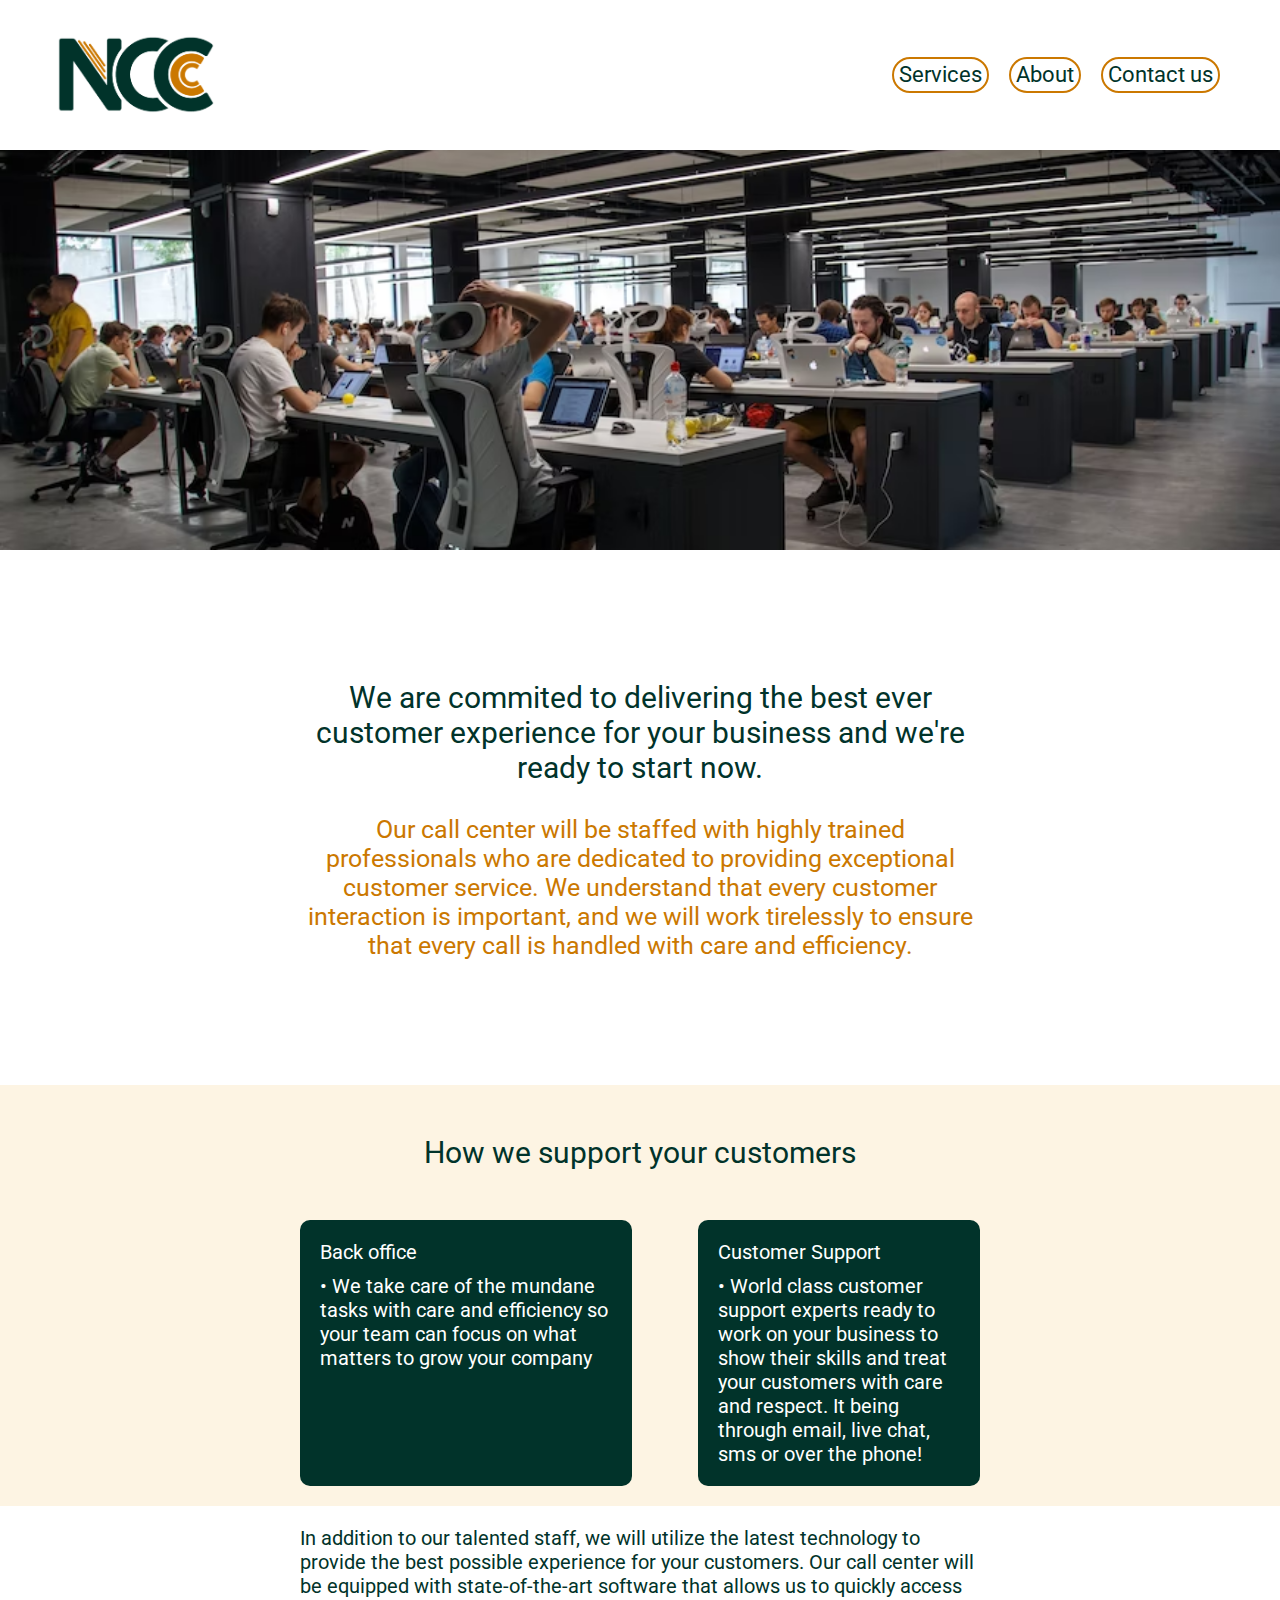
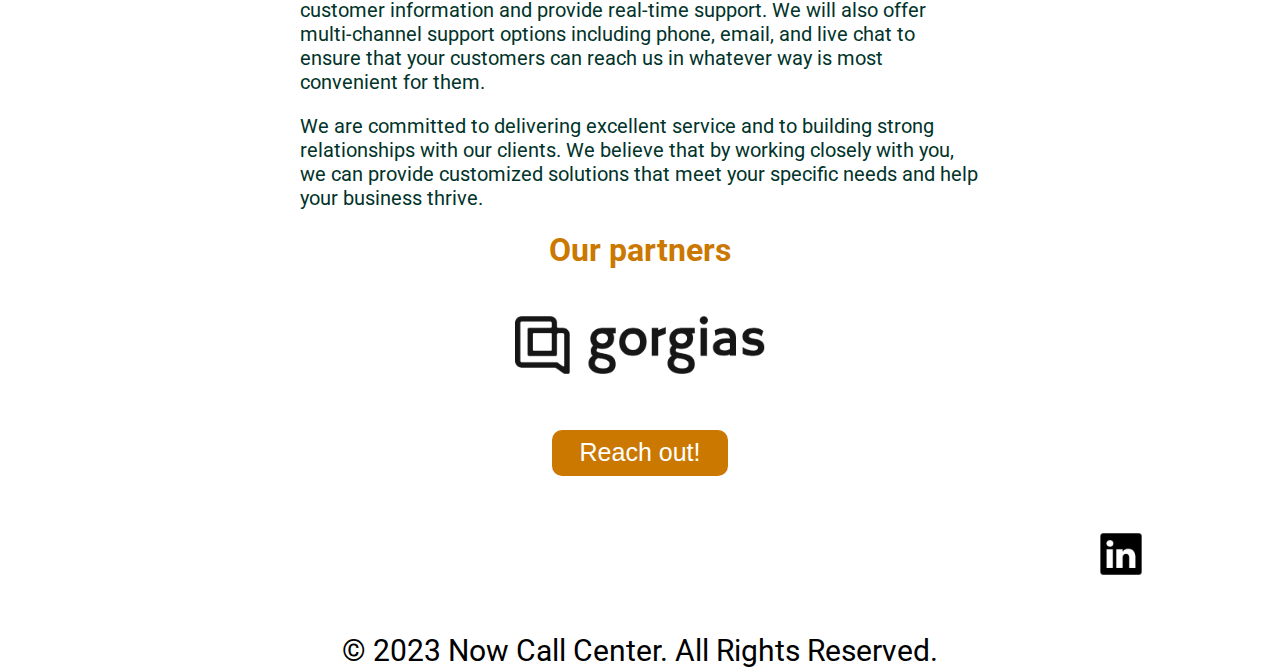
==== index.html @ 8c292386 "Update index.html" ====
<!DOCTYPE html>
<html lang="en">
<head>

  <meta charset="UTF-8">

  <meta http-equiv="X-UA-Compatible" content="IE=edge">

  <meta name="viewport" content="width=device-width, initial-scale=1.0">

  <title>Now Call Center</title>
  <link rel="icon" href="logos/transplogo2.png" type="image/icon type">
  <link rel="preconnect" href="https://fonts.googleapis.com">
  <link rel="preconnect" href="https://fonts.gstatic.com" crossorigin>
  <link href="https://fonts.googleapis.com/css2?family=Roboto:wght@400;500;700&display=swap" rel="stylesheet">

  <link rel="stylesheet" href="project.css">

</head>
<body>
  
  <header class="header"> 
    <div class="company-name">
      <a href="nowcallcenter.com">
        <img class="logo" src="logos/transplogo2.png">
      </a>
    </div> 

    <div class="navigation">

      <input type="checkbox" class="toggle-menu">
      <div class="hamburger"></div>
  
      <div class="info-menu">
        <div> 
          <a href="https://www.nowcallcenter.com/services">Services</a>
        </div>
        <div>
          <a href="https://www.nowcallcenter.com/about">About</a>
        </div>
        <div>
          <a href="https://www.nowcallcenter.com/contactus">Contact us</a>
        </div>
      </div>

    </div>

  </header>

  <main class="main-section">

    <div class="back-image-box">
      <img class="back-image" src="img/photo-1504384308090-c894fdcc538d.avif">
    </div>

    <div class="after-img-text-box">
      <p class="after-img-text">We are commited to delivering the best ever customer experience for your business
        and we're ready to start now.
      </p>
      <p class="after-img-small-paragraph">Our call center will be staffed with highly trained professionals who are dedicated
        to providing exceptional customer service. We understand that every customer
        interaction is important, and we will work tirelessly to ensure that every call is
        handled with care and efficiency.</p>

    </div>
    <div class="services-grid-head">
      How we support your customers
    </div>
    <div class="services-grid">
      <div class="back-office-box">
        Back office
        <div class="back-office-box-text">
          &#x2022 We take care of the mundane tasks with care and efficiency so your team can focus on what matters to grow your company 
        </div>
      </div>
      <div class="customer-support-box">
        Customer Support
        <div class="customer-support-box-text">
          &#x2022 World class customer support experts ready to work on your business to show their skills and treat your customers with care and respect.
          It being through email, live chat, sms or over the phone!
        </div>
      </div>
    </div>

    <div class="pitch-section">

      <p class="pitch-paragraphs">
        In addition to our talented staff, we will utilize the latest technology to provide
        the best possible experience for your customers. Our call center will be equipped
        with state-of-the-art software that allows us to quickly access customer information
        and provide real-time support. We will also offer multi-channel support options
        including phone, email, and live chat to ensure that your customers can reach us
        in whatever way is most convenient for them.
      </p>
      
      <p class="pitch-paragraphs">
        We are committed to delivering excellent service and to building strong relationships
        with our clients. We believe that by working closely with you, we can provide
        customized solutions that meet your specific needs and help your business thrive.
      </p>
    </div>
    
     <div class="tech-partners-div">
      <div>
        <h1>
          Our partners
        </h1>
        <a href="https://partner.gorgias.com/anel00568exj">
          <img src="logos/gorgias_logo_dark.png">
        </a>
      </div>
    </div>

    <div class="reach-out-button-box">
      <button class="reach-out-button">
        <a href="https://nowcallcenter.com/contactus">Reach out!</a>
      </button>
    </div>

    <div class="linkedin-img-div">
      <a href="https://www.linkedin.com/company/nowcallcenter/">
        <button class="linkedin-button">
          <img class="linkedin-img" src="img/1239440.avif">
        </button>
      </a>
    </div>

  </main>

  <footer class="bottom-rights-text">
    © 2023 Now Call Center. All Rights Reserved. 
  </footer>


</body>
</html>
---- project.css ----
html, body {
  overflow-x:hidden 
} 


body{
  /* This style will be inherited */
  font-family: 'Roboto', sans-serif;
  width: 100%;
  height: 100%;
  margin: 0px;
  padding: 0px;
  box-sizing: border-box;
}

a:link    { text-decoration: none; color:unset; }
a:visited { text-decoration: none; color: unset;}
a:hover   { text-decoration: none; color: unset;}
a:active  { text-decoration: none; color: unset;}



.header {
  position: relative;
  display: flex;
  justify-content: space-between;
  align-items: center;
  background-color: white;
  color: #01332a;
  padding-right: 50px;
  transition: 0.2s;
}

.company-name {
  padding: 25px;
  animation-name: animation-company-name;
  animation-duration: 2s;
  position: relative;
  width: 200px;
  height: 100px;
}

.logo {
  width: 100%;
  height: 100%;
  object-fit: cover;
  overflow: hidden;
}

@keyframes animation-company-name {
  0%   {left:-1000px; top:0px;}
  100%  {left:0px; top:0px;}
}

.navigation {
  display: flex;
  justify-content: space-between;
  align-items: center;
}

.info-menu {
  font-size: 22px;
  display: flex;
  flex-direction: row;
  justify-content: center;
  align-items: center;
  z-index: 1;
  transition: 0.3s;
  animation-name: animation-info-menu;
  animation-duration: 2s;
  position: relative;
}

@keyframes animation-info-menu {
  0%   {top:-100px;}
  100%  {top:0px;}
}

.info-menu div {
  list-style-type: none;
  padding: 10px;
}

.info-menu div a {
  display: block;
  padding: 40px 25px;
  line-height: 1;
  transition: 0.2s;
  border: 2px solid #cb7800;
  border-radius: 40px;
  padding: 5px;
}

.info-menu div a:hover {
  box-shadow: 0 -5px 0px lightgray inset, 500px 0 0 rgba(255, 255, 255, 0.03) inset;
  padding: 35px 25px 45px 25px;
}

.hamburger {
  position: relative;
  width: 30px;
  height: 4px;
  background: #cb7800;
  border-radius: 10px;
  cursor:pointer;
  z-index: 2;
  transition: 0.25s;
}

.hamburger:before,
.hamburger:after {
  content: "";
  position: absolute;
  height: 4px;
  right: 0;
  background: #cb7800;
  border-radius: 10px;
  transition: 0.25s;
}

.hamburger:before {
  top: -10px;
  width: 20px;
}

.hamburger:after {
  top: 10px;
  width: 25px;
}

.toggle-menu {
  position: absolute;
  width: 30px;
  height: 100%;
  z-index: 3;
  cursor: pointer;
  opacity: 0;
}

.hamburger,
.toggle-menu {
  display: none;
}

.navigation input:checked ~ .hamburger {
  background: transparent;
}

.navigation input:checked ~ .hamburger:before {
  top: 0;
  transform: rotate(-45deg);
  width: 30px;
}

.navigation input:checked ~ .hamburger:after {
  top: 0;
  transform: rotate(45deg);
  width: 30px;
}

.navigation input:checked ~ .info-menu {
  right: 0;
  box-shadow: -20px 0 40px rgba(0,0,0,0.3);
}

@media screen and (max-width:820px) {
  .hamburger,
  .toggle-menu {
    display: block;
  }

  .header {
    padding: 10px 20px;
  }

  .info-menu {
    justify-content: start;
    flex-direction: column;
    align-items: center;
    position: fixed;
    top: 0;
    right: -300px;
    background: white;
    width: 300px;
    height: 100%;
    padding-top: 65px;
  }
  .info-menu div {
    width: 100%;
  }
  
  .info-menu div a,
  .info-menu div a:hover {
    padding: 30px;
    font-size: 24px;
    box-shadow: 0 1px 0 rgba(255,255,255, 0.3) inset;
  }

}


.main-section {
  margin-top: 0;
}

.back-image-box {
  height: 400px;
}

.back-image {
  display: block;
  object-fit: cover;
  margin-left: auto;
  margin-right: auto;
  height: 100%;
  width: 100%;
}

.after-img-text-box {
  padding: 100px;
  display: block;
  text-align: center;
  animation-name: animation-after-img-text-box;
  animation-duration: 4s;
  animation-timing-function: ease;
  position: relative;
}

@keyframes animation-after-img-text-box {
  0%   {  background-color: #01332a;}
  100% {}
}

.after-img-text {
  font-size: 30px;
  margin-right: 200px;
  margin-left: 200px;
  animation-name: animation-after-img-text;
  animation-duration: 4s;
  animation-timing-function: ease;
  color: #01332a;
}

@keyframes animation-after-img-text {
  0%   {color: rgb(243, 243, 243);}
  100% {color: #01332a;}
}

.after-img-small-paragraph {
  font-size: 25px;
  margin-left: 200px;
  margin-right: 200px;
  animation-name: animation-after-img-small-paragraph;
  animation-duration: 4s;
  animation-timing-function:cubic-bezier(0.445, 0.05, 0.55, 0.95);
  color: #cb7800;
}

@keyframes animation-after-img-small-paragraph {
  0%   {color: rgb(243, 243, 243);}
  100% {color: #cb7800;}
}


.services-grid {
  background-color: rgb(253, 244, 227);
  display: grid;
  grid-template-columns: 1fr 1fr;
  column-gap: 16px;
  row-gap: 40px;
  justify-items: center;
}

.services-grid-head {
  padding: 50px;
  font-size: 30px;
  display: block;
  text-align: center;
  color: #01332a;
  background-color: rgb(253, 244, 227);
}

.back-office-box {
  background-color:  #01332a;
  padding: 20px;
  margin-left: 300px;
  margin-bottom: 20px;
  color: white;
  font-size: 20px;
  border-radius: 10px;
}


.back-office-box-text {
  margin-top: 10px;
  color: white;
}

.customer-support-box {
  padding: 20px;
  margin-left: 50px;
  margin-bottom: 20px;
  margin-right: 300px;
  background-color: #01332a;
  color: white;
  font-size: 20px;
  border-radius: 10px;
}

.customer-support-box-text {
  margin-top: 10px;
  color: white;
}

.contact-us-div {
  height: 400px;
  margin-top: 10px;
}

.pitch-paragraphs {
  color:  #01332a;
  font-size: 20px;
  margin-left: 300px;
  margin-right: 300px;
}

.tech-partners-div {
  text-align: center;
}

.tech-partners-div h1 {
  color: #cb7800;
}

.tech-partners-div img {
  width: 250px;
  padding-top: 25px;
}

.reach-out-button-box {
  display: flex;
  justify-content: center;
  align-items: center;
  padding: 50px;
}

.reach-out-button {
  background-color: #cb7800;
  color: white;
  font-size: 25px;
  height: 50px;
  width: 180px;
  border-style: solid;
  border-color: white;
  border-radius: 12px;
  transition: 0.15s;
}

.reach-out-button:hover {
  cursor: pointer;
}

.reach-out-button:active {
  background-color: white;
  color: #01332a;
}

.bottom-rights-text {
  text-align: center;
  font-size: 30px;
  position: relative;
  bottom: 0px;
  margin-top: 50px;
}

.linkedin-img-div {
  text-align: right;
 }
 
 .linkedin-img {
   height: 50px;
 }
 
 .linkedin-button {
   background-color: transparent;
   border: none;
   margin-right: 10%;
 }
 
 .linkedin-button:hover {
   cursor: pointer;
 }

@media screen and (max-width:820px) {
  .after-img-text-box {
  padding: 5%; 
 }

  .after-img-text {width: 100%;
  margin: 0;
  font-size: 15px;
  
}
  .after-img-small-paragraph {
    width: 100%;
    margin: 0; font-size: 15px;
  }
  .services-grid {
    display: flex;
    flex-direction: column;
    justify-content: space-evenly;
  }

  .back-office-box, .customer-support-box {
    width: 80%;
    margin-right: 5%;
    margin-left: 5%;
  }



  .pitch-paragraphs {
    margin-right: 5%;
    margin-left: 5%;
  }
}
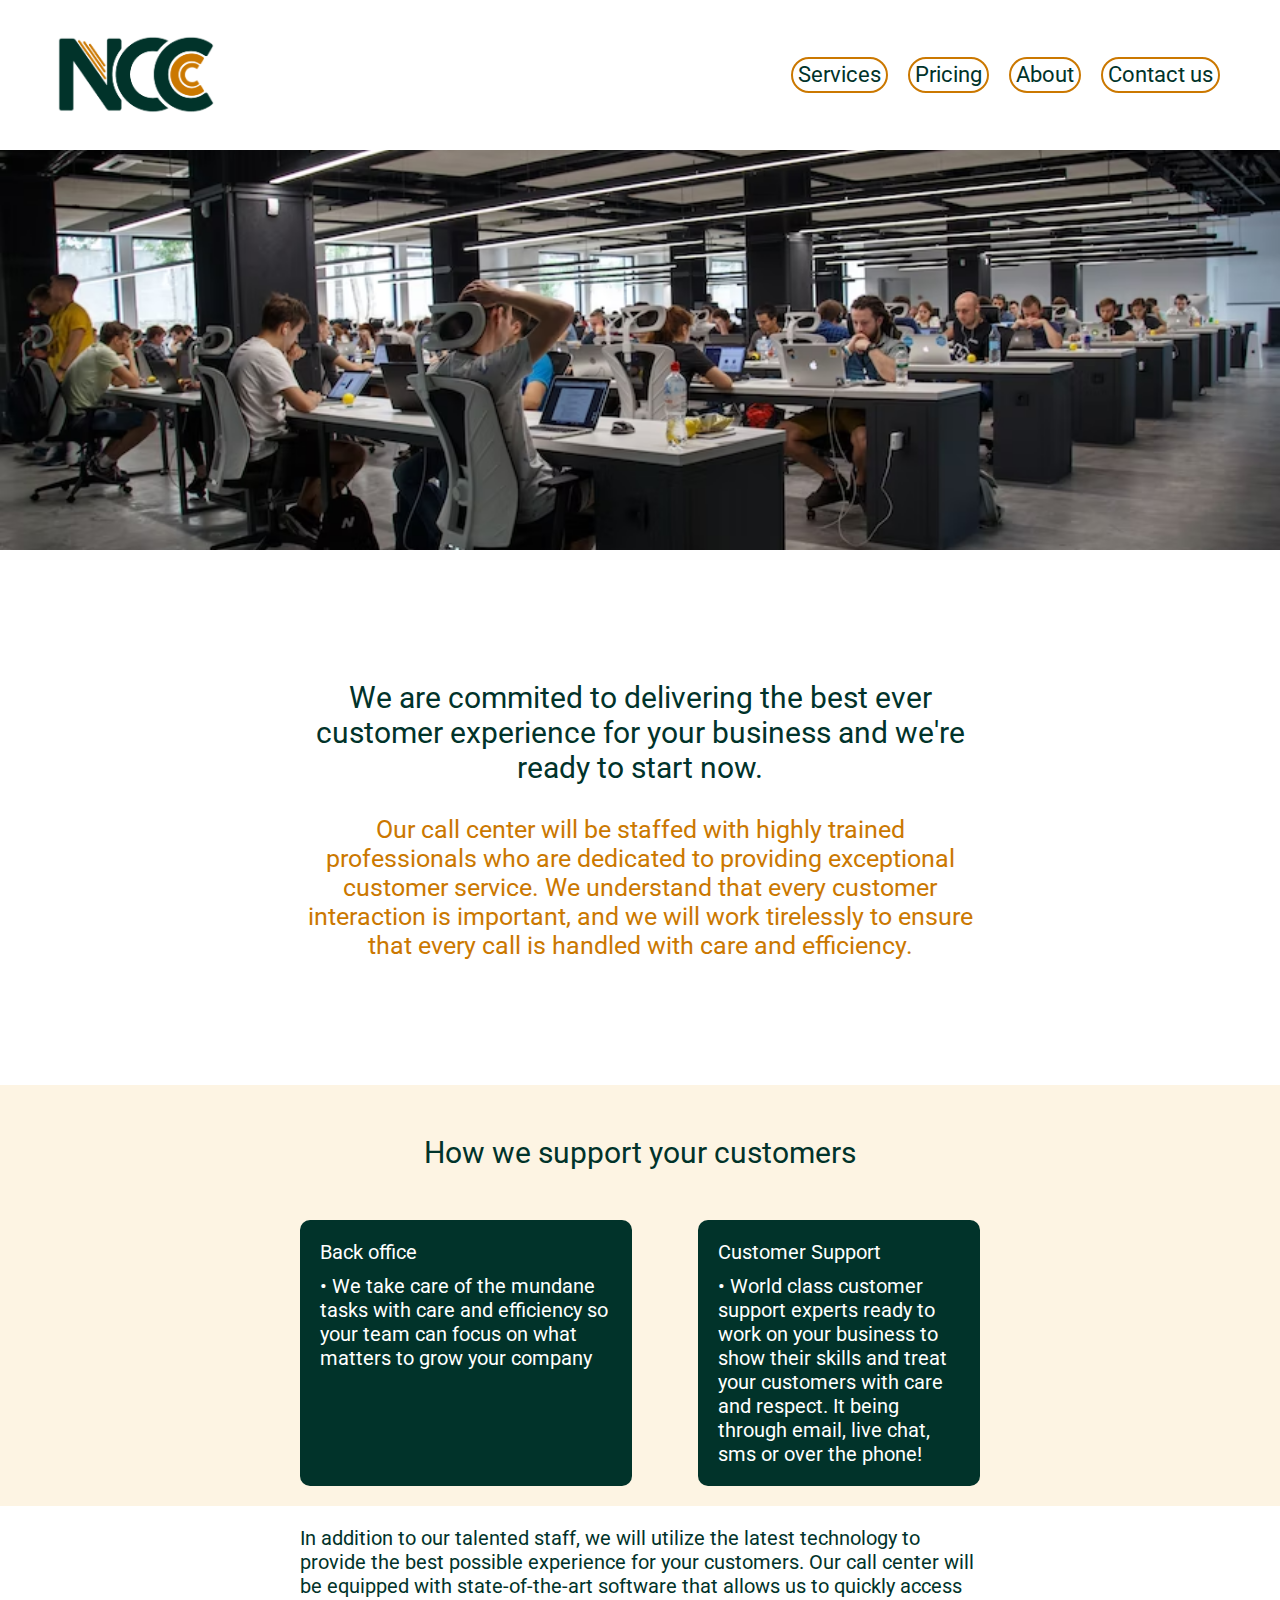
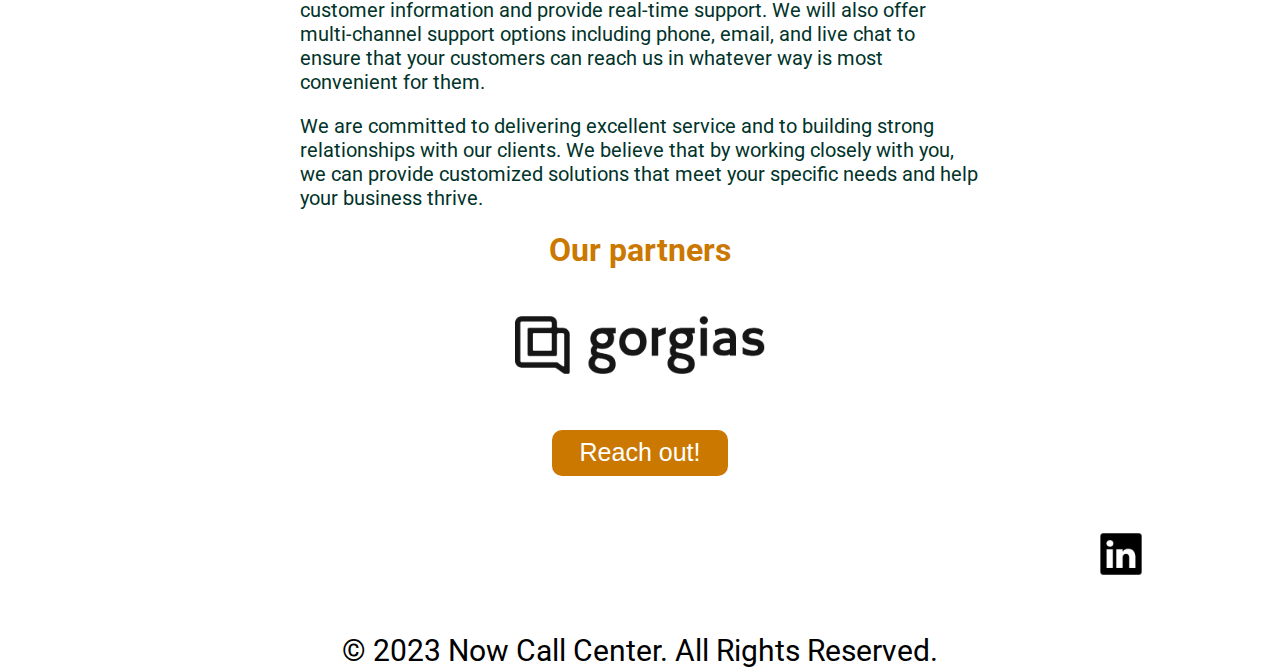
==== commit f0b8975d: "Update index.html" ====
--- a/index.html
+++ b/index.html
@@ -1,7 +1,15 @@
 <!DOCTYPE html>
 <html lang="en">
 <head>
+<!-- Google tag (gtag.js) -->
+<script async src="https://www.googletagmanager.com/gtag/js?id=G-L8B2D1MKFJ"></script>
+<script>
+  window.dataLayer = window.dataLayer || [];
+  function gtag(){dataLayer.push(arguments);}
+  gtag('js', new Date());
 
+  gtag('config', 'G-L8B2D1MKFJ');
+</script>
   <meta charset="UTF-8">
 
   <meta http-equiv="X-UA-Compatible" content="IE=edge">
@@ -17,11 +25,12 @@
   <link rel="stylesheet" href="project.css">
 
 </head>
+  
 <body>
   
   <header class="header"> 
     <div class="company-name">
-      <a href="nowcallcenter.com">
+      <a href="https://nowcallcenter.com">
         <img class="logo" src="logos/transplogo2.png">
       </a>
     </div> 
@@ -33,13 +42,16 @@
   
       <div class="info-menu">
         <div> 
-          <a href="https://www.nowcallcenter.com/services">Services</a>
+          <a href="https://nowcallcenter.com/services">Services</a>
         </div>
         <div>
-          <a href="https://www.nowcallcenter.com/about">About</a>
+          <a href="https://nowcallcenter.com/pricing">Pricing</a>
         </div>
         <div>
-          <a href="https://www.nowcallcenter.com/contactus">Contact us</a>
+          <a href="https://nowcallcenter.com/about">About</a>
+        </div>
+        <div>
+          <a href="https://nowcallcenter.com/contactus">Contact us</a>
         </div>
       </div>
 
@@ -124,6 +136,10 @@
         </button>
       </a>
     </div>
+    
+  <!-- Start of HubSpot Embed Code -->
+    <script type="text/javascript" id="hs-script-loader" async defer src="//js-na1.hs-scripts.com/24334244.js"></script>
+  <!-- End of HubSpot Embed Code -->
 
   </main>
 
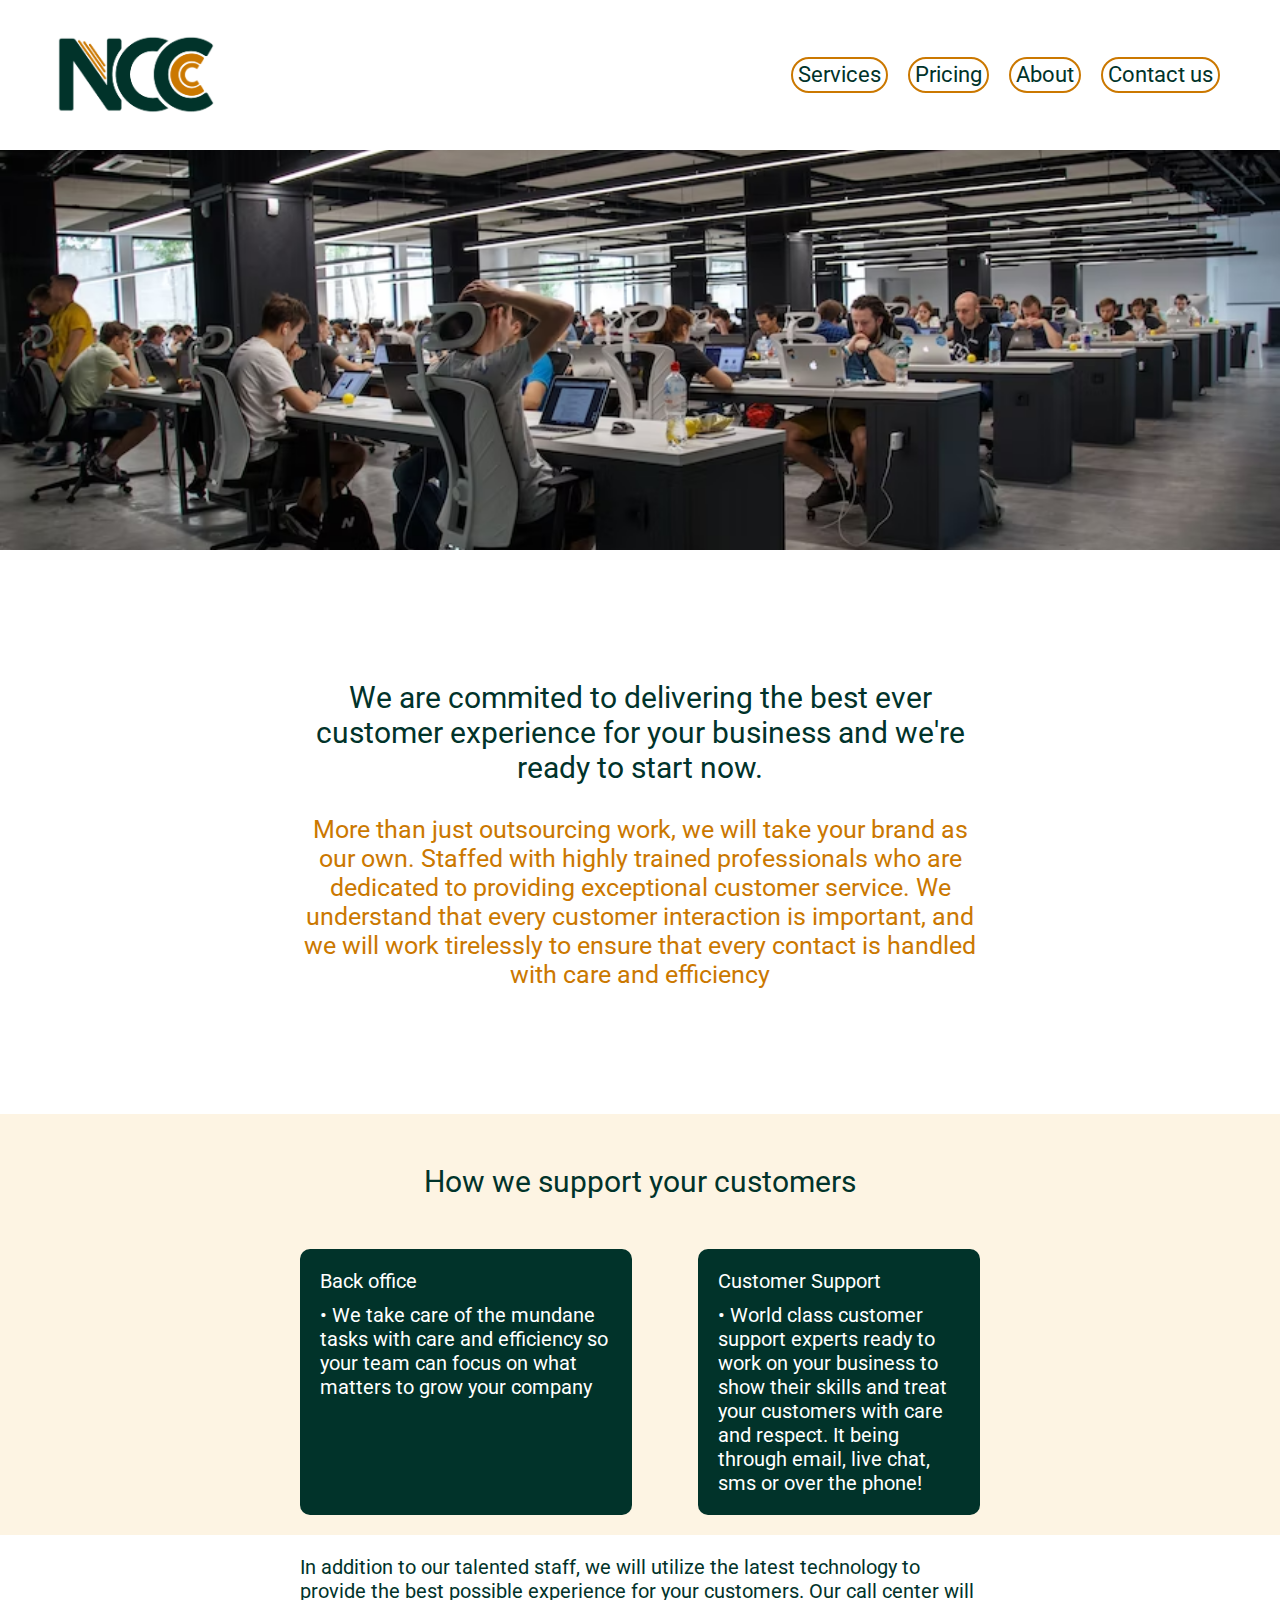
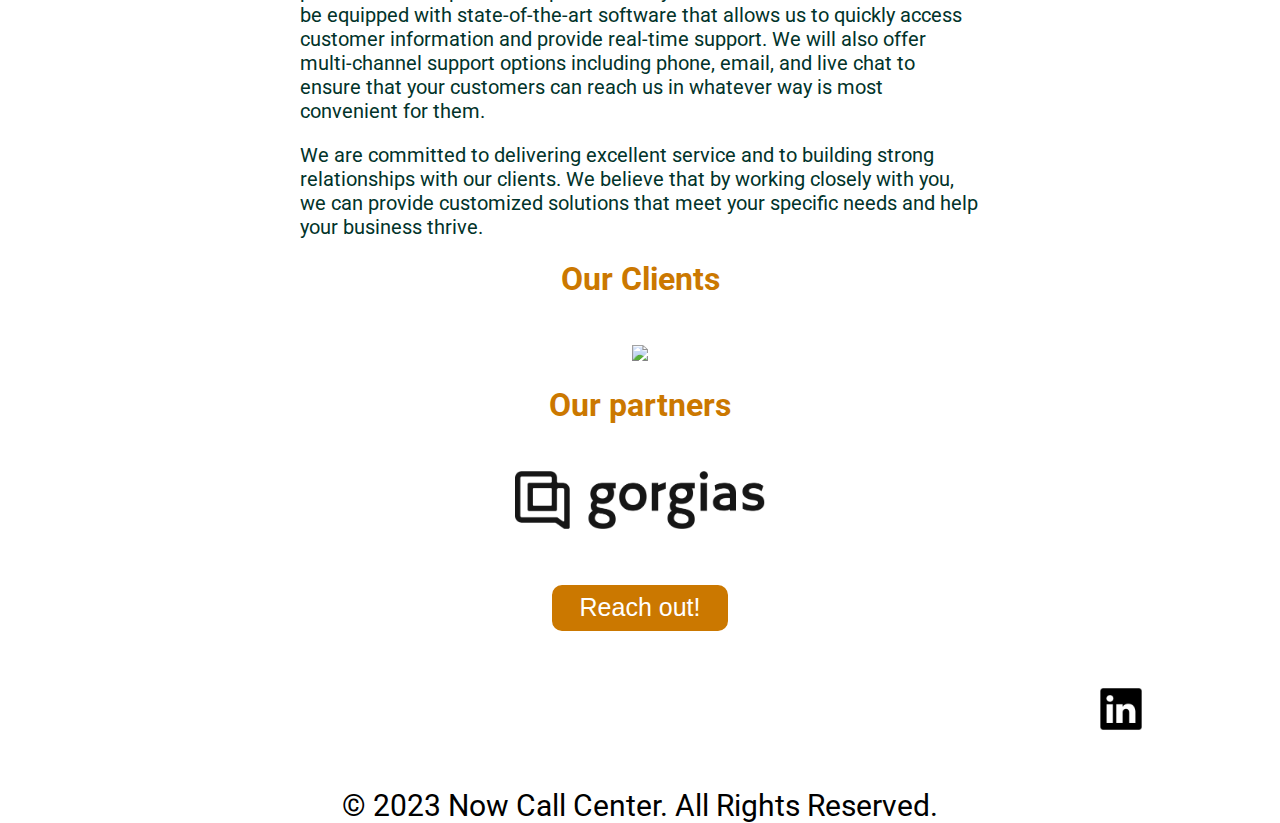
==== commit 2373c625: "Update index.html" ====
--- a/index.html
+++ b/index.html
@@ -29,6 +29,9 @@
 <body>
   
   <header class="header"> 
+    
+    <link rel="icon" href="logos/transplogo2resized.png">
+
     <div class="company-name">
       <a href="https://nowcallcenter.com">
         <img class="logo" src="logos/transplogo2.png">
@@ -69,10 +72,11 @@
       <p class="after-img-text">We are commited to delivering the best ever customer experience for your business
         and we're ready to start now.
       </p>
-      <p class="after-img-small-paragraph">Our call center will be staffed with highly trained professionals who are dedicated
+      <p class="after-img-small-paragraph">More than just outsourcing work, we will 
+        take your brand as our own. Staffed with highly trained professionals who are dedicated
         to providing exceptional customer service. We understand that every customer
-        interaction is important, and we will work tirelessly to ensure that every call is
-        handled with care and efficiency.</p>
+        interaction is important, and we will work tirelessly to ensure that every contact is
+        handled with care and efficiency</p>
 
     </div>
     <div class="services-grid-head">
@@ -113,6 +117,12 @@
     </div>
     
      <div class="tech-partners-div">
+       <div>
+        <h1>
+          Our Clients
+        </h1>
+        <img src="logos/Prontotrucking.jpg">
+      </div>
       <div>
         <h1>
           Our partners
